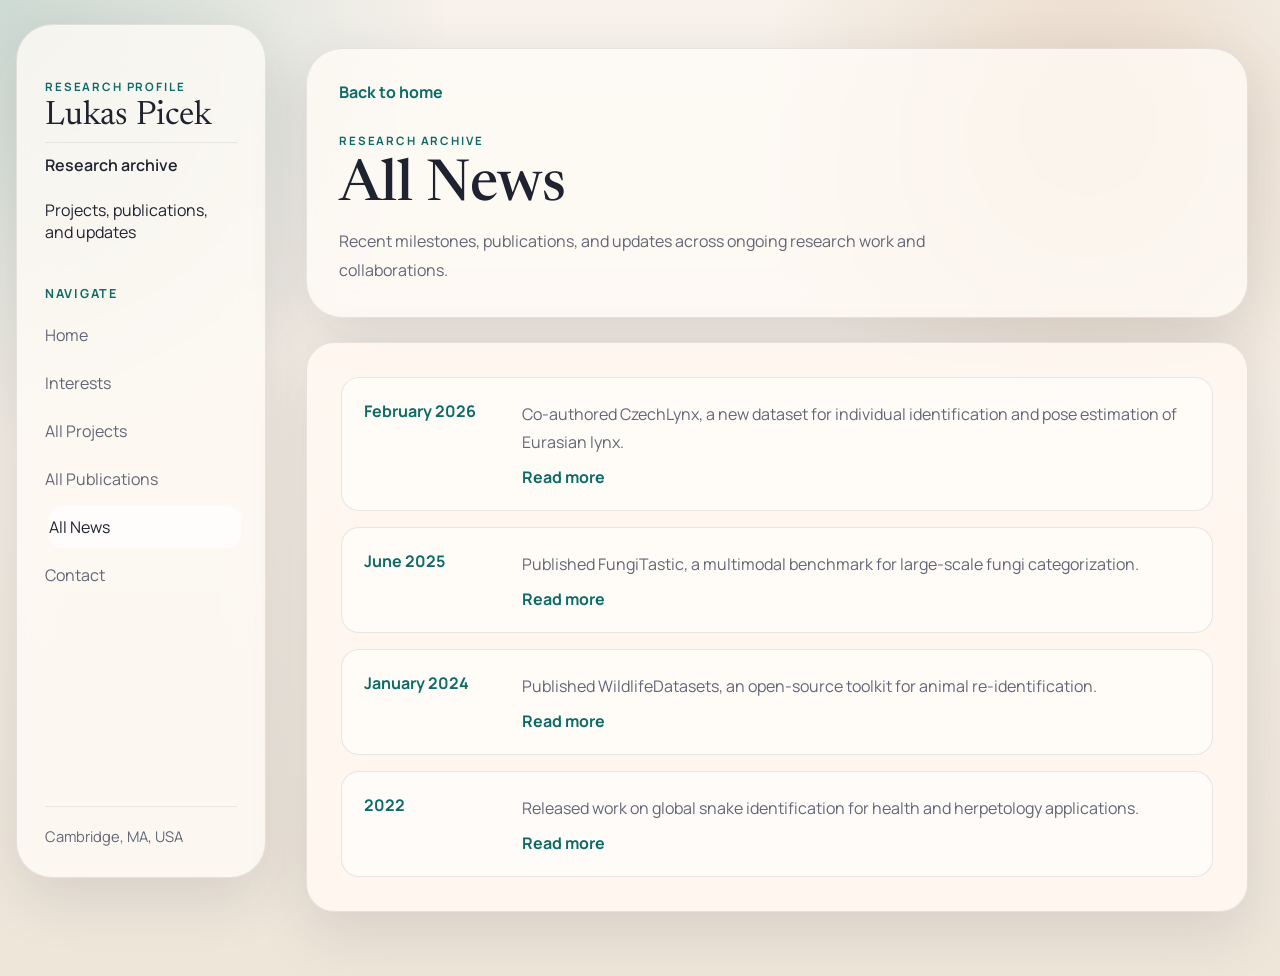
==== news.html @ 37bd2358 "Initial commit. First version with Publication List." ====
<!DOCTYPE html>
<html lang="en">
  <head>
    <meta charset="UTF-8" />
    <meta name="viewport" content="width=device-width, initial-scale=1.0" />
    <title>All News | Lukas Picek</title>
    <meta
      name="description"
      content="News and updates from Lukas Picek's research profile."
    />
    <link rel="preconnect" href="https://fonts.googleapis.com" />
    <link rel="preconnect" href="https://fonts.gstatic.com" crossorigin />
    <link
      href="https://fonts.googleapis.com/css2?family=Newsreader:opsz,wght@6..72,400;6..72,500;6..72,700&family=Manrope:wght@400;500;600;700&display=swap"
      rel="stylesheet"
    />
    <script defer src="./data/profile-base.js"></script>
    <script defer src="./data/publications.js"></script>
    <script defer src="./js/common.js"></script>
    <script defer src="./js/archive-page.js"></script>
    <link rel="stylesheet" href="./styles.css" />
  </head>
  <body>
    <div class="page-shell page-shell--subpage">
      <aside class="sidebar">
        <div class="sidebar__inner">
          <div class="sidebar__top">
            <a class="brand" href="./index.html">
              <span class="brand__eyebrow">Research Profile</span>
              <span class="brand__name">Lukas Picek</span>
            </a>

            <div class="sidebar__identity">
              <p class="sidebar__role">Research archive</p>
              <p class="sidebar__institution">Projects, publications, and updates</p>
            </div>
          </div>

          <div class="sidebar__middle">
            <p class="sidebar__label">Navigate</p>
            <nav class="site-nav" aria-label="Archive navigation">
              <a href="./index.html">Home</a>
              <a href="./index.html#interests">Interests</a>
              <a href="./projects.html">All Projects</a>
              <a href="./publications.html">All Publications</a>
              <a href="./news.html" aria-current="page">All News</a>
              <a href="./index.html#contact">Contact</a>
            </nav>
          </div>

          <div class="sidebar__meta">
            <p>Cambridge, MA, USA</p>
          </div>
        </div>
      </aside>

      <div class="subpage-shell">
        <header class="subpage-hero">
          <a class="subpage-hero__back" href="./index.html">Back to home</a>
          <p class="hero__kicker">Research Archive</p>
          <h1>All News</h1>
          <p class="subpage-hero__summary">
            Recent milestones, publications, and updates across ongoing research
            work and collaborations.
          </p>
        </header>

        <main class="panel">
          <div id="archive-list" class="timeline"></div>
        </main>
      </div>
    </div>
  </body>
</html>
---- styles.css ----
:root {
  --bg: #f4efe7;
  --bg-soft: rgba(255, 251, 246, 0.78);
  --surface: rgba(255, 248, 241, 0.9);
  --surface-strong: rgba(255, 252, 248, 0.97);
  --text: #1f2330;
  --muted: #616776;
  --accent: #0d6b67;
  --accent-soft: rgba(13, 107, 103, 0.12);
  --line: rgba(31, 35, 48, 0.1);
  --shadow: 0 20px 60px rgba(31, 35, 48, 0.12);
  --radius: 28px;
  --radius-sm: 18px;
  --sidebar-width: 250px;
}

* {
  box-sizing: border-box;
}

html {
  scroll-behavior: smooth;
}

body {
  margin: 0;
  min-height: 100vh;
  font-family: "Manrope", "Avenir Next", "Segoe UI", sans-serif;
  color: var(--text);
  background:
    radial-gradient(circle at top left, rgba(13, 107, 103, 0.18), transparent 28%),
    radial-gradient(circle at 85% 12%, rgba(183, 125, 74, 0.22), transparent 24%),
    linear-gradient(180deg, #f7f2eb 0%, #efe6da 100%);
}

img {
  max-width: 100%;
  display: block;
}

a {
  color: inherit;
}

.page-shell {
  width: min(1380px, calc(100% - 32px));
  margin: 24px auto;
  display: grid;
  grid-template-columns: var(--sidebar-width) minmax(0, 1fr);
  gap: 24px;
}

.page-shell--subpage {
  align-items: start;
}

.sidebar,
.panel,
.hero__card {
  backdrop-filter: blur(18px);
  -webkit-backdrop-filter: blur(18px);
}

.sidebar {
  position: sticky;
  top: 24px;
  align-self: start;
  min-height: calc(100vh - 48px);
  border: 1px solid var(--line);
  background: var(--bg-soft);
  border-radius: calc(var(--radius) + 8px);
  box-shadow: var(--shadow);
}

.sidebar__inner {
  display: flex;
  flex-direction: column;
  justify-content: flex-start;
  min-height: calc(100vh - 48px);
  padding: 28px;
}

.sidebar__top,
.sidebar__middle {
  display: grid;
  gap: 12px;
  margin-top: 26px;
}

.sidebar__top {
  gap: 10px;
}

.brand {
  display: inline-flex;
  flex-direction: column;
  gap: 6px;
  text-decoration: none;
}

.brand__eyebrow,
.section-heading span,
.hero__kicker {
  text-transform: uppercase;
  letter-spacing: 0.16em;
  font-size: 0.72rem;
  font-weight: 700;
  color: var(--accent);
}

.brand__name {
  font-family: "Newsreader", Georgia, serif;
  font-size: 2.1rem;
  line-height: 0.96;
}

.sidebar__identity {
  display: grid;
  gap: 6px;
  padding-top: 10px;
  border-top: 1px solid rgba(31, 35, 48, 0.08);
}

.sidebar__role,
.sidebar__label,
.sidebar__meta p {
  margin: 0;
}

.sidebar__role {
  color: var(--text);
  font-weight: 600;
  line-height: 1.5;
}

.sidebar__label {
  text-transform: uppercase;
  letter-spacing: 0.14em;
  font-size: 0.78rem;
  font-weight: 700;
  color: var(--accent);
}

.site-nav {
  display: grid;
  gap: 6px;
}

.site-nav a {
  display: block;
  padding: 10px 0;
  border-radius: 14px;
  text-decoration: none;
  color: var(--muted);
  transition: color 180ms ease, transform 180ms ease, background 180ms ease;
}

.site-nav a:hover,
.site-nav a:focus-visible,
.site-nav a[aria-current="page"] {
  background: rgba(255, 255, 255, 0.72);
  color: var(--text);
  transform: translateX(4px);
}

.sidebar__meta {
  margin-top: auto;
  padding-top: 18px;
  border-top: 1px solid rgba(31, 35, 48, 0.08);
  color: var(--muted);
  font-size: 0.92rem;
  line-height: 1.6;
}

.content {
  display: grid;
  gap: 24px;
}

.hero {
  display: grid;
  grid-template-columns: minmax(0, 1.5fr) minmax(260px, 0.72fr);
  gap: 24px;
  align-items: stretch;
}

.hero__copy,
.panel,
.hero__card {
  border: 1px solid var(--line);
  border-radius: var(--radius);
  background: var(--surface);
  box-shadow: var(--shadow);
}

.hero__copy {
  position: relative;
  overflow: hidden;
  padding: 42px;
}

.hero__copy::after {
  content: "";
  position: absolute;
  inset: auto -10% -35% auto;
  width: 240px;
  height: 240px;
  border-radius: 999px;
  background: linear-gradient(135deg, rgba(13, 107, 103, 0.18), rgba(183, 125, 74, 0.05));
}

.hero h1,
.section-heading h2 {
  margin: 0;
  font-family: "Newsreader", Georgia, serif;
  font-weight: 500;
}

.hero h1 {
  margin-top: 12px;
  font-size: clamp(2.2rem, 4.6vw, 3.6rem);
  line-height: 0.98;
  max-width: 11ch;
}

.hero__summary {
  max-width: 58ch;
  font-size: 1.1rem;
  line-height: 1.8;
  color: var(--muted);
}

.hero__bio {
  margin-top: 34px;
  display: grid;
  gap: 12px;
  max-width: 64ch;
  position: relative;
  z-index: 1;
}

.hero__bio-header {
  display: flex;
  align-items: center;
  gap: 12px;
}

.hero__bio-header::after {
  content: "";
  width: 72px;
  height: 1px;
  background: rgba(31, 35, 48, 0.14);
}

.hero__bio-label {
  text-transform: uppercase;
  letter-spacing: 0.12em;
  font-size: 0.72rem;
  font-weight: 700;
  color: var(--accent);
}

.hero__bio-block {
  margin: 0;
  color: var(--text);
  font-size: 1.02rem;
  line-height: 1.9;
  text-wrap: pretty;
}

.link-row {
  display: flex;
  flex-wrap: wrap;
  gap: 12px;
  position: relative;
  z-index: 1;
}

.hero__links-under-photo {
  padding-top: 4px;
  gap: 10px;
}

.profile-link,
.button-link {
  display: inline-flex;
  align-items: center;
  justify-content: center;
  min-height: 46px;
  padding: 0 16px;
  border-radius: 999px;
  text-decoration: none;
  font-weight: 600;
  border: 1px solid transparent;
  transition: transform 180ms ease, box-shadow 180ms ease, background 180ms ease;
}

.profile-link {
  width: 48px;
  height: 48px;
  min-width: 48px;
  min-height: 48px;
  background: rgba(255, 255, 255, 0.78);
  border-color: rgba(31, 35, 48, 0.08);
  padding: 0;
  border-radius: 999px;
  aspect-ratio: 1 / 1;
}

.button-link {
  color: white;
  background: linear-gradient(135deg, #0d6b67, #174f7a);
  box-shadow: 0 12px 28px rgba(13, 107, 103, 0.28);
}

.profile-link:hover,
.profile-link:focus-visible,
.button-link:hover,
.button-link:focus-visible {
  transform: translateY(-2px);
}

.profile-link svg {
  width: 20px;
  height: 20px;
  fill: currentColor;
}

.hero__card {
  padding: 22px;
  display: grid;
  gap: 20px;
  background: var(--surface-strong);
}

.portrait-frame {
  overflow: hidden;
  aspect-ratio: 1 / 1;
  border-radius: calc(var(--radius) - 8px);
  background: linear-gradient(180deg, #d8e4de, #f2ded0);
}

.portrait-frame img {
  width: 100%;
  height: 100%;
  object-fit: cover;
  object-position: center 28%;
}

.quick-facts {
  display: grid;
  gap: 18px;
  margin: 0;
}

.quick-facts div {
  padding-top: 16px;
  border-top: 1px solid var(--line);
}

.quick-facts dt {
  margin-bottom: 6px;
  color: var(--muted);
  font-size: 0.84rem;
  text-transform: uppercase;
  letter-spacing: 0.08em;
}

.quick-facts dd {
  margin: 0;
  font-size: 1rem;
}

.panel {
  padding: 34px;
}

.panel__actions {
  margin-top: 24px;
}

.section-heading {
  margin-bottom: 24px;
}

.section-heading--with-action {
  display: flex;
  align-items: end;
  justify-content: space-between;
  gap: 16px;
}

.section-heading h2 {
  margin-top: 8px;
  font-size: clamp(2rem, 4vw, 3rem);
}

.section-link {
  text-decoration: none;
  color: var(--accent);
  font-weight: 700;
  white-space: nowrap;
}

.interest-grid,
.card-grid {
  display: grid;
  gap: 18px;
}

.interest-grid {
  grid-template-columns: repeat(2, minmax(0, 1fr));
}

.interest-card,
.project-card,
.publication-item,
.timeline-item,
.contact-card {
  border: 1px solid var(--line);
  border-radius: var(--radius-sm);
  background: rgba(255, 255, 255, 0.58);
}

.interest-card,
.project-card,
.publication-item,
.timeline-item {
  padding: 22px;
}

.interest-card h3,
.project-card h3,
.publication-item h3 {
  margin: 0 0 10px;
  font-size: 1.15rem;
}

.interest-card p,
.project-card p,
.publication-item p,
.timeline-item p,
.contact-card p {
  margin: 0;
  line-height: 1.75;
  color: var(--muted);
}

.project-card {
  display: grid;
  gap: 14px;
}

.project-card__meta {
  font-size: 0.88rem;
  color: var(--accent);
  font-weight: 700;
  letter-spacing: 0.08em;
  text-transform: uppercase;
}

.project-card__link {
  width: fit-content;
  color: var(--accent);
  text-decoration: none;
  font-weight: 700;
}

.stack-list,
.timeline {
  display: grid;
  gap: 16px;
}

.publication-item {
  position: relative;
  display: grid;
  gap: 8px;
}

.publication-item__meta {
  max-width: calc(100% - 132px);
  color: var(--text);
  font-size: 0.98rem;
  font-style: italic;
  font-weight: 500;
  line-height: 1.6;
}

.publication-item__authors {
  margin-top: 2px;
  color: var(--muted);
  font-size: 0.94rem;
  line-height: 1.7;
}

.publication-item__authors strong {
  color: var(--text);
  font-weight: 800;
}

.publication-year-group {
  display: grid;
  gap: 16px;
}

.publication-year-group + .publication-year-group {
  margin-top: 8px;
}

.publication-year-group__header {
  display: grid;
  gap: 6px;
}

.publication-year-group__year {
  margin: 0;
  font-family: "Newsreader", Georgia, serif;
  font-size: 2rem;
  font-weight: 500;
  line-height: 1;
}

.publication-filter-bar {
  display: flex;
  flex-wrap: wrap;
  align-items: center;
  gap: 12px 16px;
}

.publication-filter-bar--hero {
  margin-top: 18px;
}

.publication-filters {
  display: flex;
  flex-wrap: wrap;
  gap: 10px;
  margin-bottom: 22px;
  flex: 1 1 100%;
}

.publication-filters--hero {
  margin-bottom: 0;
}

.publication-year-filter {
  display: flex;
  align-items: center;
  gap: 10px;
}

.publication-year-filter__label {
  color: var(--accent);
  font-size: 0.82rem;
  font-weight: 700;
  letter-spacing: 0.08em;
  text-transform: uppercase;
}

.publication-year-filter__select {
  min-height: 40px;
  padding: 0 40px 0 14px;
  border: 1px solid rgba(31, 35, 48, 0.08);
  border-radius: 999px;
  background: rgba(255, 255, 255, 0.7);
  color: var(--text);
  font: inherit;
  font-size: 0.92rem;
  appearance: none;
  -webkit-appearance: none;
  -moz-appearance: none;
  background-image:
    linear-gradient(45deg, transparent 50%, var(--muted) 50%),
    linear-gradient(135deg, var(--muted) 50%, transparent 50%);
  background-position:
    calc(100% - 18px) calc(50% - 2px),
    calc(100% - 12px) calc(50% - 2px);
  background-size: 6px 6px, 6px 6px;
  background-repeat: no-repeat;
}

.publication-filter {
  display: inline-flex;
  align-items: center;
  min-height: 38px;
  padding: 0 14px;
  border: 1px solid rgba(31, 35, 48, 0.08);
  border-radius: 999px;
  background: rgba(255, 255, 255, 0.7);
  color: var(--muted);
  font: inherit;
  font-size: 0.9rem;
  font-weight: 600;
  cursor: pointer;
  transition: background 180ms ease, color 180ms ease, transform 180ms ease, border-color 180ms ease;
}

.publication-filter:hover,
.publication-filter:focus-visible {
  color: var(--text);
  transform: translateY(-1px);
}

.publication-filter.is-active {
  background: rgba(13, 107, 103, 0.12);
  border-color: rgba(13, 107, 103, 0.2);
  color: var(--accent);
}

.publication-empty-state {
  margin: 0;
  padding: 18px 0 4px;
  color: var(--muted);
  line-height: 1.7;
}

.publication-item__badge {
  position: absolute;
  top: 18px;
  right: 18px;
  display: inline-flex;
  align-items: center;
  gap: 6px;
  padding: 7px 10px;
  border-radius: 999px;
  background: var(--accent-soft);
  color: var(--accent);
  font-size: 0.82rem;
  font-weight: 700;
  line-height: 1;
  letter-spacing: 0.04em;
  text-transform: uppercase;
}

.publication-item__badge-icon {
  font-size: 0.8rem;
  line-height: 1;
}

.timeline-item {
  display: grid;
  grid-template-columns: 140px minmax(0, 1fr);
  gap: 18px;
  align-items: start;
}

.timeline-item__body {
  display: grid;
  gap: 10px;
}

.timeline-item time {
  font-weight: 700;
  color: var(--accent);
}

.contact-card {
  padding: 28px;
  display: grid;
  gap: 18px;
}

.subpage-shell {
  width: min(1080px, calc(100% - 32px));
  margin: 24px auto 40px;
  display: grid;
  gap: 24px;
}

.subpage-hero {
  border: 1px solid var(--line);
  border-radius: calc(var(--radius) + 8px);
  background: var(--bg-soft);
  box-shadow: var(--shadow);
  padding: 32px;
  backdrop-filter: blur(18px);
  -webkit-backdrop-filter: blur(18px);
}

.subpage-hero h1 {
  margin: 10px 0 12px;
  font-family: "Newsreader", Georgia, serif;
  font-size: clamp(2.2rem, 4.6vw, 3.6rem);
  font-weight: 500;
  line-height: 0.98;
}

.subpage-hero__summary {
  max-width: 62ch;
  margin: 0;
  color: var(--muted);
  line-height: 1.8;
}

.subpage-hero__back {
  display: inline-flex;
  align-items: center;
  text-decoration: none;
  color: var(--accent);
  font-weight: 700;
  margin-bottom: 18px;
}

[data-reveal] {
  opacity: 0;
  transform: translateY(16px);
  transition: opacity 600ms ease, transform 600ms ease;
}

[data-reveal].is-visible {
  opacity: 1;
  transform: translateY(0);
}

@media (max-width: 1100px) {
  .page-shell {
    grid-template-columns: 1fr;
  }

  .sidebar {
    position: static;
    min-height: auto;
  }

  .sidebar__inner {
    min-height: auto;
    gap: 28px;
  }

  .hero {
    grid-template-columns: 1fr;
  }
}

@media (max-width: 720px) {
  .page-shell {
    width: min(100% - 20px, 1380px);
    margin: 10px auto 20px;
    gap: 16px;
  }

  .subpage-shell {
    width: min(100% - 20px, 1080px);
    margin: 10px auto 20px;
    gap: 16px;
  }

  .sidebar__inner,
  .hero__copy,
  .panel,
  .subpage-hero,
  .hero__card,
  .contact-card {
    padding: 22px;
  }

  .interest-grid,
  .timeline-item {
    grid-template-columns: 1fr;
  }

  .section-heading--with-action {
    display: block;
  }

  .hero h1 {
    font-size: clamp(2.6rem, 14vw, 4rem);
  }
}
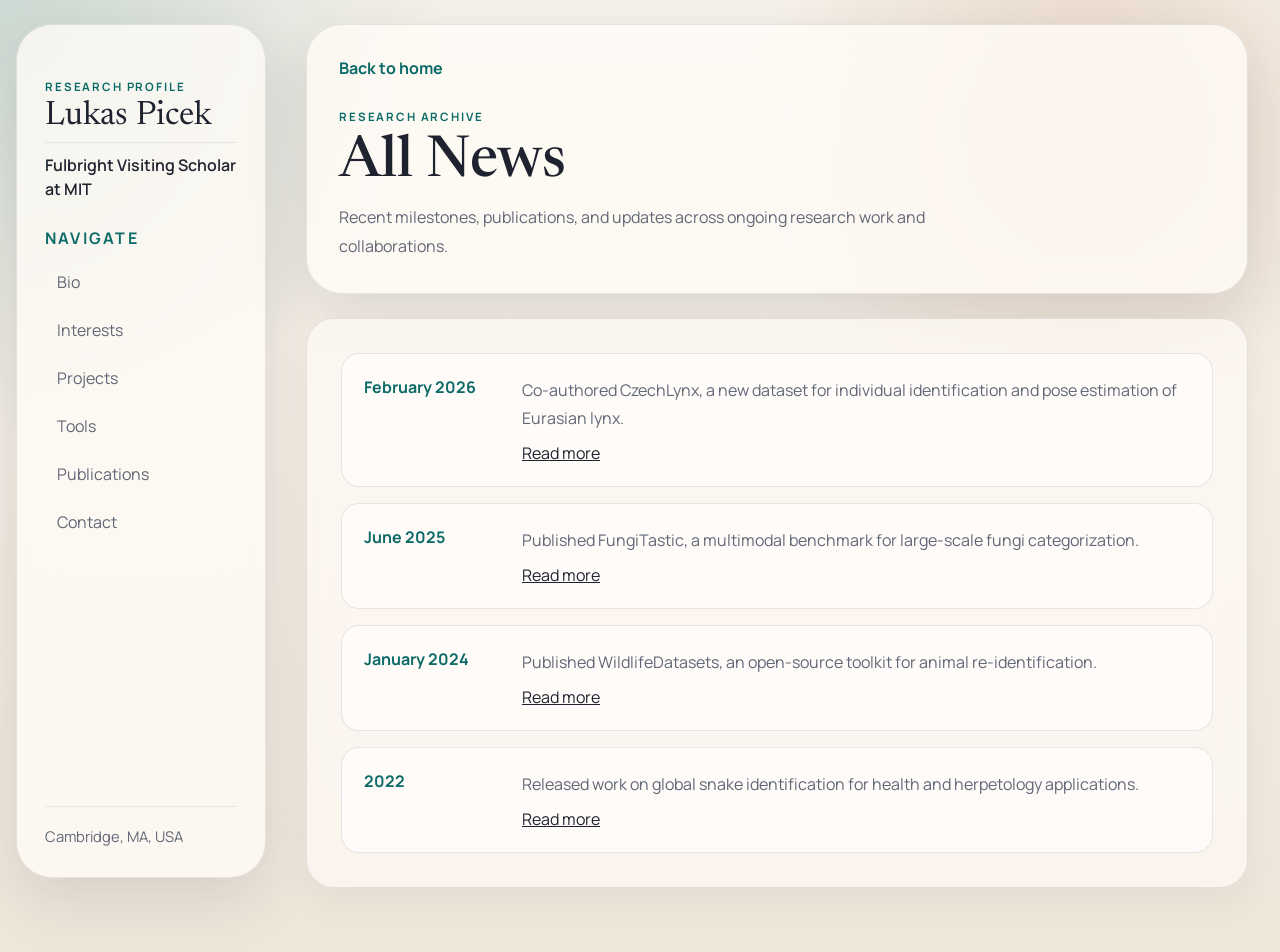
==== commit 92ffed88: "chore: cleaning inconsistencies" ====
--- a/news.html
+++ b/news.html
@@ -27,29 +27,28 @@
           <div class="sidebar__top">
             <a class="brand" href="./index.html">
               <span class="brand__eyebrow">Research Profile</span>
-              <span class="brand__name">Lukas Picek</span>
+              <span id="nav-name" class="brand__name">Lukas Picek</span>
             </a>
 
             <div class="sidebar__identity">
-              <p class="sidebar__role">Research archive</p>
-              <p class="sidebar__institution">Projects, publications, and updates</p>
+              <p id="nav-role" class="sidebar__role">Fulbright Visiting Scholar at MIT</p>
             </div>
           </div>
 
           <div class="sidebar__middle">
             <p class="sidebar__label">Navigate</p>
             <nav class="site-nav" aria-label="Archive navigation">
-              <a href="./index.html">Home</a>
+              <a href="./index.html#bio">Bio</a>
               <a href="./index.html#interests">Interests</a>
-              <a href="./projects.html">All Projects</a>
-              <a href="./publications.html">All Publications</a>
-              <a href="./news.html" aria-current="page">All News</a>
+              <a href="./projects.html">Projects</a>
+              <a href="./index.html#tools">Tools</a>
+              <a href="./publications.html">Publications</a>
               <a href="./index.html#contact">Contact</a>
             </nav>
           </div>
 
           <div class="sidebar__meta">
-            <p>Cambridge, MA, USA</p>
+            <p id="nav-location">Cambridge, MA, USA</p>
           </div>
         </div>
       </aside>
--- a/styles.css
+++ b/styles.css
@@ -136,7 +136,7 @@
 .sidebar__label {
   text-transform: uppercase;
   letter-spacing: 0.14em;
-  font-size: 0.78rem;
+  font-size: 1.0rem;
   font-weight: 700;
   color: var(--accent);
 }
@@ -148,7 +148,7 @@
 
 .site-nav a {
   display: block;
-  padding: 10px 0;
+  padding: 10px 12px;
   border-radius: 14px;
   text-decoration: none;
   color: var(--muted);
@@ -373,6 +373,10 @@
 
 .panel {
   padding: 34px;
+  background: rgba(255, 250, 245, 0.72);
+  border: 1px solid var(--line);
+  border-radius: var(--radius);
+  box-shadow: 0 14px 36px rgba(31, 35, 48, 0.05);
 }
 
 .panel__actions {
@@ -402,6 +406,38 @@
   white-space: nowrap;
 }
 
+.panel--interests {
+  background: rgba(255, 250, 245, 0.74);
+}
+
+.panel--projects {
+  background: rgba(253, 248, 242, 0.75);
+}
+
+.panel--tools {
+  background: rgba(250, 248, 242, 0.76);
+}
+
+.panel--publications {
+  background: rgba(247, 248, 244, 0.76);
+}
+
+.panel--interests .section-heading span {
+  color: #9d6e4a;
+}
+
+.panel--projects .section-heading span {
+  color: #a37755;
+}
+
+.panel--tools .section-heading span {
+  color: #83775d;
+}
+
+.panel--publications .section-heading span {
+  color: #5e776c;
+}
+
 .interest-grid,
 .card-grid {
   display: grid;
@@ -412,8 +448,13 @@
   grid-template-columns: repeat(2, minmax(0, 1fr));
 }
 
+.card-grid {
+  grid-template-columns: repeat(2, minmax(0, 1fr));
+}
+
 .interest-card,
 .project-card,
+.tool-card,
 .publication-item,
 .timeline-item,
 .contact-card {
@@ -424,6 +465,7 @@
 
 .interest-card,
 .project-card,
+.tool-card,
 .publication-item,
 .timeline-item {
   padding: 22px;
@@ -431,6 +473,7 @@
 
 .interest-card h3,
 .project-card h3,
+.tool-card h3,
 .publication-item h3 {
   margin: 0 0 10px;
   font-size: 1.15rem;
@@ -438,6 +481,7 @@
 
 .interest-card p,
 .project-card p,
+.tool-card p,
 .publication-item p,
 .timeline-item p,
 .contact-card p {
@@ -446,24 +490,74 @@
   color: var(--muted);
 }
 
-.project-card {
-  display: grid;
-  gap: 14px;
-}
-
-.project-card__meta {
-  font-size: 0.88rem;
-  color: var(--accent);
-  font-weight: 700;
-  letter-spacing: 0.08em;
-  text-transform: uppercase;
-}
-
-.project-card__link {
-  width: fit-content;
+.project-card,
+.tool-card {
+  display: grid;
+  gap: 10px;
+  transition: transform 180ms ease, border-color 180ms ease, background 180ms ease;
+}
+
+.project-card:hover,
+.project-card:focus-visible,
+.tool-card:hover,
+.tool-card:focus-visible {
+  transform: translateY(-2px);
+  border-color: rgba(167, 119, 79, 0.34);
+  background: rgba(255, 255, 255, 0.72);
+  outline: none;
+}
+
+.project-card__header,
+.tool-card__header {
+  display: flex;
+  align-items: start;
+  justify-content: space-between;
+  gap: 12px;
+}
+
+.project-card__header h3,
+.tool-card__header h3 {
+  margin-bottom: 0;
+}
+
+.project-card__links,
+.tool-card__links {
+  display: flex;
+  align-items: center;
+  gap: 8px;
+  flex-shrink: 0;
+}
+
+.project-card__icon-link,
+.tool-card__icon-link {
+  width: 36px;
+  height: 36px;
+  display: inline-flex;
+  align-items: center;
+  justify-content: center;
+  border-radius: 999px;
+  border: 1px solid rgba(31, 35, 48, 0.1);
+  background: rgba(255, 255, 255, 0.9);
   color: var(--accent);
   text-decoration: none;
-  font-weight: 700;
+  transition: transform 180ms ease, border-color 180ms ease, background 180ms ease;
+}
+
+.project-card__icon-link svg,
+.tool-card__icon-link svg {
+  width: 16px;
+  height: 16px;
+  fill: currentColor;
+}
+
+.project-card__icon-link:hover,
+.project-card__icon-link:focus-visible,
+.tool-card__icon-link:hover,
+.tool-card__icon-link:focus-visible {
+  transform: translateY(-1px);
+  border-color: rgba(167, 119, 79, 0.34);
+  background: rgba(255, 255, 255, 1);
+  outline: none;
 }
 
 .stack-list,
@@ -476,6 +570,49 @@
   position: relative;
   display: grid;
   gap: 8px;
+}
+
+.publication-item__links {
+  display: flex;
+  align-items: center;
+  justify-content: space-between;
+  gap: 14px;
+  margin-top: 4px;
+  flex-wrap: wrap;
+}
+
+.publication-item__resource-links {
+  display: flex;
+  align-items: center;
+  gap: 8px;
+}
+
+.publication-item__resource-link {
+  width: 36px;
+  height: 36px;
+  display: inline-flex;
+  align-items: center;
+  justify-content: center;
+  border-radius: 999px;
+  border: 1px solid rgba(31, 35, 48, 0.1);
+  background: rgba(255, 255, 255, 0.9);
+  color: var(--accent);
+  text-decoration: none;
+  transition: transform 180ms ease, border-color 180ms ease, background 180ms ease;
+}
+
+.publication-item__resource-link svg {
+  width: 16px;
+  height: 16px;
+  fill: currentColor;
+}
+
+.publication-item__resource-link:hover,
+.publication-item__resource-link:focus-visible {
+  transform: translateY(-1px);
+  border-color: rgba(167, 119, 79, 0.34);
+  background: rgba(255, 255, 255, 1);
+  outline: none;
 }
 
 .publication-item__meta {
@@ -663,7 +800,7 @@
 
 .subpage-shell {
   width: min(1080px, calc(100% - 32px));
-  margin: 24px auto 40px;
+  margin: 0 auto 40px;
   display: grid;
   gap: 24px;
 }
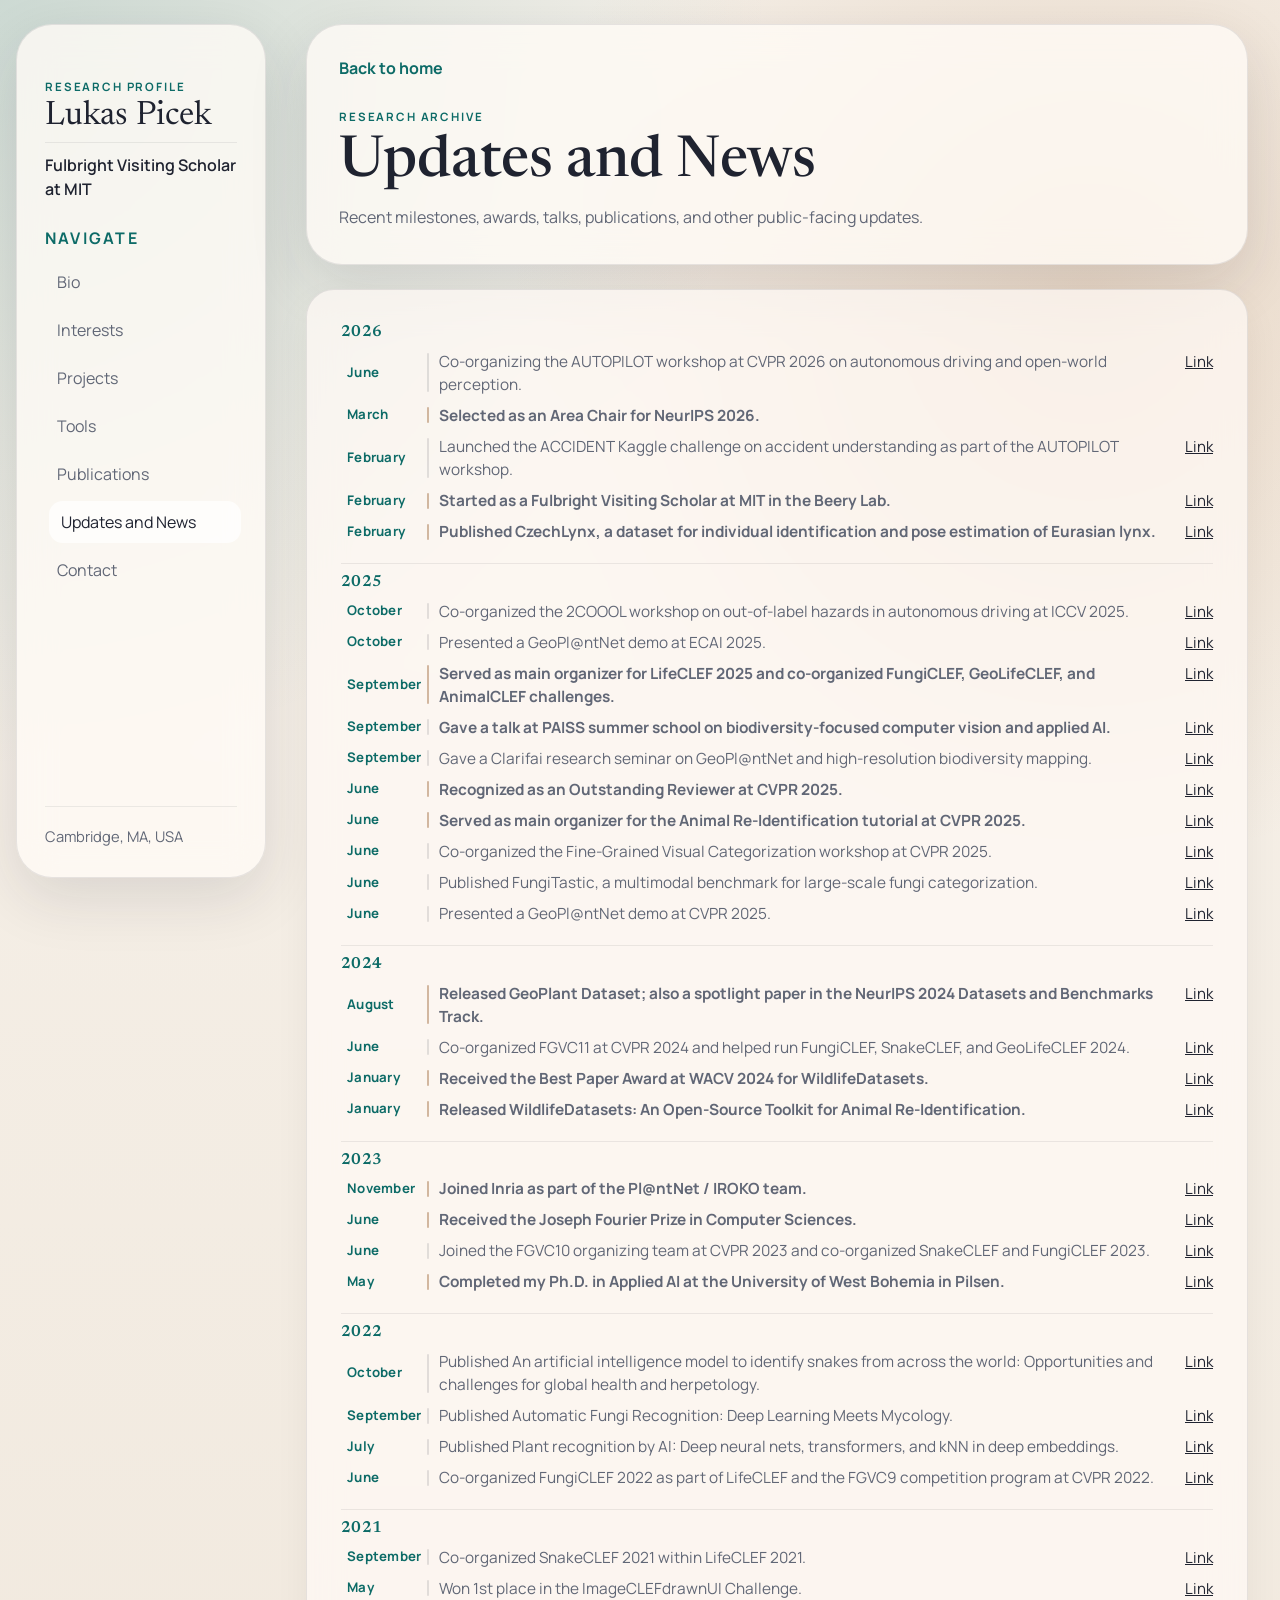
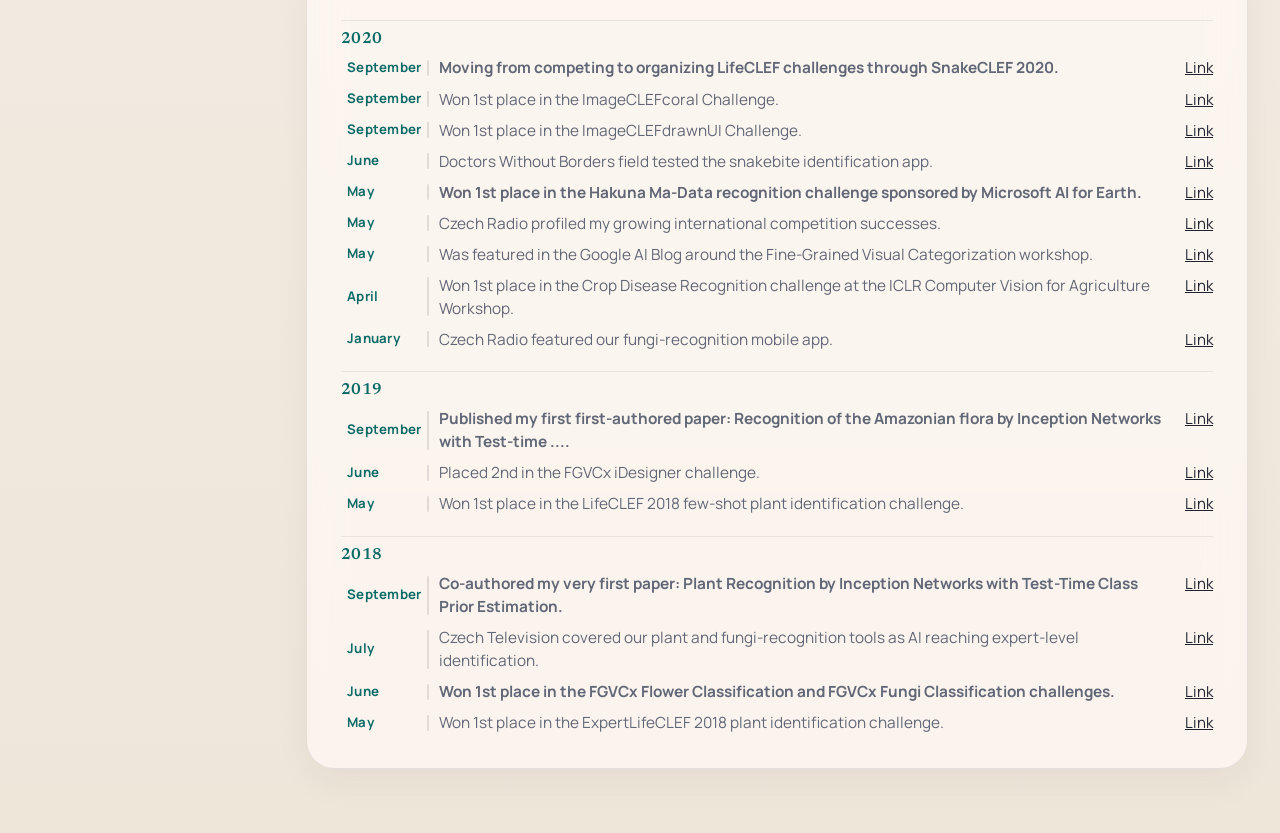
==== commit 0909e2e5: "feat: News section added" ====
--- a/news.html
+++ b/news.html
@@ -3,10 +3,10 @@
   <head>
     <meta charset="UTF-8" />
     <meta name="viewport" content="width=device-width, initial-scale=1.0" />
-    <title>All News | Lukas Picek</title>
+    <title>Updates and News | Lukas Picek</title>
     <meta
       name="description"
-      content="News and updates from Lukas Picek's research profile."
+      content="Updates and news from Lukas Picek's research profile."
     />
     <link rel="preconnect" href="https://fonts.googleapis.com" />
     <link rel="preconnect" href="https://fonts.gstatic.com" crossorigin />
@@ -14,7 +14,10 @@
       href="https://fonts.googleapis.com/css2?family=Newsreader:opsz,wght@6..72,400;6..72,500;6..72,700&family=Manrope:wght@400;500;600;700&display=swap"
       rel="stylesheet"
     />
+    <script defer src="./data/site-config.js"></script>
+    <script defer src="./js/analytics.js"></script>
     <script defer src="./data/profile-base.js"></script>
+    <script defer src="./data/news.js"></script>
     <script defer src="./data/publications.js"></script>
     <script defer src="./js/common.js"></script>
     <script defer src="./js/archive-page.js"></script>
@@ -38,12 +41,13 @@
           <div class="sidebar__middle">
             <p class="sidebar__label">Navigate</p>
             <nav class="site-nav" aria-label="Archive navigation">
-              <a href="./index.html#bio">Bio</a>
-              <a href="./index.html#interests">Interests</a>
-              <a href="./projects.html">Projects</a>
-              <a href="./index.html#tools">Tools</a>
-              <a href="./publications.html">Publications</a>
-              <a href="./index.html#contact">Contact</a>
+              <a href="./index.html#bio" data-goatcounter-click="nav-bio" data-goatcounter-title="Sidebar nav: Bio">Bio</a>
+              <a href="./index.html#interests" data-goatcounter-click="nav-interests" data-goatcounter-title="Sidebar nav: Interests">Interests</a>
+              <a href="./projects.html" data-goatcounter-click="nav-projects" data-goatcounter-title="Sidebar nav: Projects">Projects</a>
+              <a href="./index.html#tools" data-goatcounter-click="nav-tools" data-goatcounter-title="Sidebar nav: Tools">Tools</a>
+              <a href="./publications.html" data-goatcounter-click="nav-publications" data-goatcounter-title="Sidebar nav: Publications">Publications</a>
+              <a href="./news.html" aria-current="page" data-goatcounter-click="nav-news" data-goatcounter-title="Sidebar nav: Updates and News">Updates and News</a>
+              <a href="./index.html#contact" data-goatcounter-click="nav-contact" data-goatcounter-title="Sidebar nav: Contact">Contact</a>
             </nav>
           </div>
 
@@ -57,15 +61,14 @@
         <header class="subpage-hero">
           <a class="subpage-hero__back" href="./index.html">Back to home</a>
           <p class="hero__kicker">Research Archive</p>
-          <h1>All News</h1>
+          <h1>Updates and News</h1>
           <p class="subpage-hero__summary">
-            Recent milestones, publications, and updates across ongoing research
-            work and collaborations.
+            Recent milestones, awards, talks, publications, and other public-facing updates.
           </p>
         </header>
 
         <main class="panel">
-          <div id="archive-list" class="timeline"></div>
+          <div id="archive-list" class="timeline timeline--compact"></div>
         </main>
       </div>
     </div>
--- a/styles.css
+++ b/styles.css
@@ -422,6 +422,10 @@
   background: rgba(247, 248, 244, 0.76);
 }
 
+.panel--news {
+  background: rgba(247, 246, 242, 0.76);
+}
+
 .panel--interests .section-heading span {
   color: #9d6e4a;
 }
@@ -436,6 +440,10 @@
 
 .panel--publications .section-heading span {
   color: #5e776c;
+}
+
+.panel--news .section-heading span {
+  color: #7a745d;
 }
 
 .interest-grid,
@@ -564,6 +572,30 @@
 .timeline {
   display: grid;
   gap: 16px;
+}
+
+.timeline--compact {
+  grid-template-columns: minmax(0, 1fr);
+  gap: 8px;
+}
+
+.timeline-year-divider {
+  margin-top: 12px;
+  padding-top: 10px;
+  border-top: 1px solid rgba(31, 35, 48, 0.08);
+  color: var(--accent);
+  font-family: "Newsreader", Georgia, serif;
+  font-size: 1rem;
+  font-weight: 600;
+  letter-spacing: 0.02em;
+  line-height: 1.1;
+  text-align: left;
+}
+
+.timeline-year-divider:first-child {
+  margin-top: 0;
+  padding-top: 0;
+  border-top: 0;
 }
 
 .publication-item {
@@ -777,19 +809,99 @@
 
 .timeline-item {
   display: grid;
-  grid-template-columns: 140px minmax(0, 1fr);
-  gap: 18px;
+  grid-template-columns: 112px minmax(0, 1fr);
+  gap: 14px;
   align-items: start;
 }
 
 .timeline-item__body {
-  display: grid;
+  position: relative;
+  padding-left: 12px;
+}
+
+.timeline-item__body::before {
+  content: "";
+  position: absolute;
+  left: 0;
+  top: 0.22em;
+  bottom: 0.22em;
+  width: 2px;
+  border-radius: 999px;
+  background: rgba(31, 35, 48, 0.12);
+}
+
+.timeline-item--featured .timeline-item__body::before {
+  background: rgba(167, 119, 79, 0.5);
+}
+
+.timeline-item--compact {
+  grid-template-columns: 76px minmax(0, 1fr);
   gap: 10px;
+  padding: 0;
+  border: 0;
+  background: transparent;
+  border-radius: 0;
+  align-items: center;
+}
+
+.timeline-item__body {
+  display: grid;
+  gap: 6px;
 }
 
 .timeline-item time {
   font-weight: 700;
   color: var(--accent);
+  font-size: 0.92rem;
+  line-height: 1.5;
+}
+
+.timeline-item__date {
+  display: block;
+  text-align: left;
+  white-space: nowrap;
+  padding-left: 6px;
+}
+
+.timeline-item p {
+  line-height: 1.62;
+}
+
+.timeline-item p em {
+  font-style: italic;
+}
+
+.timeline-item__text--bold {
+  font-weight: 700;
+  color: var(--text);
+}
+
+.timeline-item--compact time {
+  font-size: 0.83rem;
+  letter-spacing: 0.02em;
+}
+
+.timeline-item--compact p {
+  font-size: 0.96rem;
+  line-height: 1.5;
+}
+
+.timeline-item--compact .timeline-item__body {
+  display: flex;
+  align-items: baseline;
+  gap: 10px;
+  flex-wrap: nowrap;
+}
+
+.timeline-item--compact .timeline-item__body p {
+  flex: 1;
+}
+
+.timeline-item--compact .project-card__link {
+  flex-shrink: 0;
+  white-space: nowrap;
+  margin-top: 0;
+  font-size: 0.94rem;
 }
 
 .contact-card {
